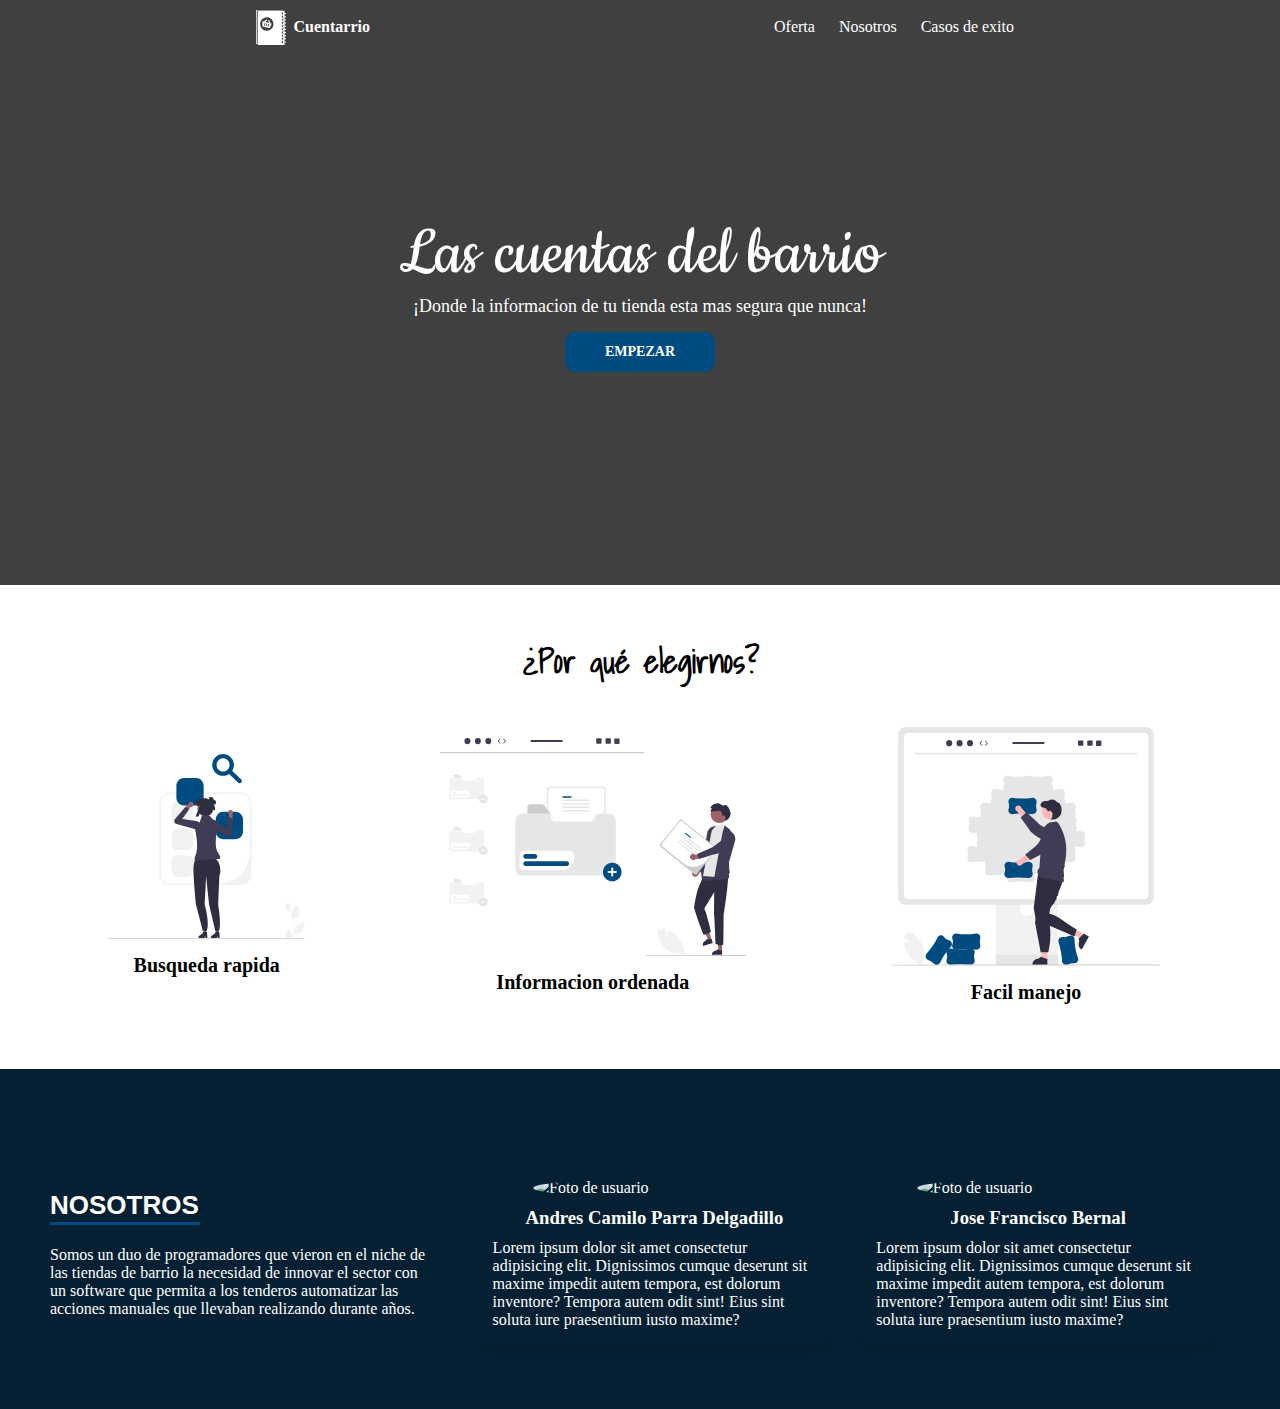
==== index.html @ 477586bc "Primer commit" ====
<!DOCTYPE html>
<html lang="en">

<head>
    <meta charset="UTF-8">
    <meta http-equiv="X-UA-Compatible" content="IE=edge">
    <meta name="viewport" content="width=device-width, initial-scale=1.0">
    <title>Las cuentas del barrio</title>
    <link rel="stylesheet" href="styles.css">


    <!-- FONTAWESOME -->
    <script src="https://kit.fontawesome.com/e475ef8d4e.js" crossorigin="anonymous"></script>

    <!-- FUENTES   -->
    <link rel="preconnect" href="https://fonts.googleapis.com">
    <link rel="preconnect" href="https://fonts.gstatic.com" crossorigin>
    <link href="https://fonts.googleapis.com/css2?family=Cookie&display=swap" rel="stylesheet">
    <link href="https://fonts.googleapis.com/css2?family=Lobster&display=swap" rel="stylesheet">
    <link href="https://fonts.googleapis.com/css2?family=Shadows+Into+Light&display=swap" rel="stylesheet">
</head>

<body>
    <nav class="navbar">
        <div class="navbar_brand">
            <img src="./assets/img/Logo.svg" alt="Logo de las cuentas del barrio">
            <p> Cuentarrio</p>
        </div>
        <div class="navbar_items">
            <a href="#" class="navbar_item"> Oferta </a>
            <a href="#" class="navbar_item"> Nosotros </a>
            <a href="#" class="navbar_item"> Casos de exito </a>
        </div>
    </nav>
    <div class="banner_shadow">
    </div>
    <section class="banner">
        <article class="banner_content">
            <h2 id="banner_title">Las cuentas del barrio</h2>
            <p id="banner_text"> ¡Donde la informacion de tu tienda esta mas segura que nunca!</p>
            <div id="banner_container_button"> <a href="#" id="banner_button"> EMPEZAR </a> </div>
        </article>
    </section>
    <section id="second">

        <h2 id="second_title"> ¿Por qué elegirnos? </h2>

        <div class="second_cards">
            <div class="second_card">
                <img src="./assets/img/search.svg" alt="Imagen de busqueda">
                <p class="second_card_text"> Busqueda rapida</p>
            </div>
            <div class="second_card">
                <img src="./assets/img/storage.svg" alt="Imagen de busqueda">
                <p class="second_card_text"> Informacion ordenada </p>
            </div>
            <div class="second_card">
                <img src="./assets/img/interface.svg" alt="Imagen de busqueda">
                <p class="second_card_text"> Facil manejo</p>
            </div>
        </div>
    </section>
    <section id="third">
        
        <div id="third_cards">
            <div>
            <h2 id="third_title"> NOSOTROS </h2>
            <p id="third_text"> Somos un duo de programadores que vieron en el niche de las tiendas de barrio la
                necesidad de innovar el sector con un software que permita a los tenderos automatizar las acciones
                manuales que llevaban realizando durante años.</p>
            </div>
            <div class="third_cards_out">
                <div class="third_card">
                    <img src="https://lh3.googleusercontent.com/a-/AOh14GiFMgLjiRaD7CAxA9vhLFdpOE9BFXUKRdCGVT6teQ=s432-p-rw-no"
                        alt="Foto de usuario">
                    <h3 class="third_card_name"> Andres Camilo Parra Delgadillo</h3>
                    <p class="third_card_text"> Lorem ipsum dolor sit amet consectetur adipisicing elit. Dignissimos
                        cumque deserunt sit maxime impedit autem tempora, est dolorum inventore? Tempora autem odit
                        sint! Eius sint soluta iure praesentium iusto maxime? </p>
                </div>
                <div class="third_card">
                    <img src="https://lh3.googleusercontent.com/a-/AOh14GiFMgLjiRaD7CAxA9vhLFdpOE9BFXUKRdCGVT6teQ=s432-p-rw-no"
                        alt="Foto de usuario">
                    <h3 class="third_card_name"> Jose Francisco Bernal</h3>
                    <p class="third_card_text"> Lorem ipsum dolor sit amet consectetur adipisicing elit. Dignissimos
                        cumque deserunt sit maxime impedit autem tempora, est dolorum inventore? Tempora autem odit
                        sint! Eius sint soluta iure praesentium iusto maxime? </p>
                </div>
            </div>
        </div>
    </section>

</body>

</html>
---- styles.css ----
* {
  margin: 0px;
  padding: 0px;
  -webkit-box-sizing: border-box;
          box-sizing: border-box;
}

::-webkit-scrollbar {
  width: 10px;
}

::-webkit-scrollbar-thumb {
  background: #004B7F;
}

.navbar {
  display: -webkit-box;
  display: -ms-flexbox;
  display: flex;
  -webkit-box-pack: justify;
      -ms-flex-pack: justify;
          justify-content: space-between;
  -webkit-box-align: center;
      -ms-flex-align: center;
          align-items: center;
  width: 100%;
  height: auto;
  position: absolute;
  top: 0;
  z-index: 2;
  padding: 10px 20%;
}

.navbar .navbar_brand {
  display: -webkit-box;
  display: -ms-flexbox;
  display: flex;
  -webkit-box-pack: center;
      -ms-flex-pack: center;
          justify-content: center;
  -webkit-box-align: center;
      -ms-flex-align: center;
          align-items: center;
  color: #fff;
}

.navbar .navbar_brand p {
  text-align: center;
  margin-left: 7.5px;
  font-family: segoe ui;
  font-weight: bold;
}

.navbar .navbar_brand img {
  width: 30px;
}

.navbar .navbar_item {
  text-decoration: none;
  color: #fff;
  z-index: 2;
  padding: 0px 10px;
  font-family: segoe ui;
}

.banner {
  width: 100%;
  height: 65vh;
  display: -webkit-box;
  display: -ms-flexbox;
  display: flex;
  -webkit-box-pack: center;
      -ms-flex-pack: center;
          justify-content: center;
  -webkit-box-align: center;
      -ms-flex-align: center;
          align-items: center;
  font-size: 50px;
  background-image: url("https://www.eldiario.com.co/wp-content/uploads/2020/08/NOTA-1-FOTO-1-TIENDA-DE-BARRIO-scaled.jpg");
  background-size: cover;
  background-position-y: -100px;
}

#banner_title {
  color: #fff;
  font-family: Cookie;
  font-weight: normal;
}

#banner_text {
  color: #fff;
  font-size: 18px;
  text-align: center;
  font-family: segoe ui;
}

#banner_container_button {
  display: -webkit-box;
  display: -ms-flexbox;
  display: flex;
  -webkit-box-pack: center;
      -ms-flex-pack: center;
          justify-content: center;
  margin-top: 15px;
}

#banner_button {
  color: #fff;
  text-decoration: none;
  font-family: segoe ui;
  font-weight: bold;
  font-size: 14px;
  padding: 12px;
  background: #004B7F;
  width: 150px;
  text-align: center;
  border-radius: 10px;
}

.banner_shadow {
  width: 100%;
  height: 65vh;
  position: absolute;
  z-index: 1;
  background: rgba(0, 0, 0, 0.75);
}

.banner_content {
  z-index: 2;
}

#second {
  display: -webkit-box;
  display: -ms-flexbox;
  display: flex;
  -webkit-box-pack: center;
      -ms-flex-pack: center;
          justify-content: center;
  -webkit-box-align: center;
      -ms-flex-align: center;
          align-items: center;
  -webkit-box-orient: vertical;
  -webkit-box-direction: normal;
      -ms-flex-direction: column;
          flex-direction: column;
  width: 100%;
  height: auto;
  padding: 50px;
}

#second #second_title {
  font-family: Shadows Into Light;
  font-size: 32px;
  font-weight: bold;
  text-align: center;
  padding: 0px 10px;
  width: -webkit-fit-content;
  width: -moz-fit-content;
  width: fit-content;
}

#second .second_cards {
  margin-top: 25px;
  display: -webkit-box;
  display: -ms-flexbox;
  display: flex;
  -webkit-box-orient: horizontal;
  -webkit-box-direction: normal;
      -ms-flex-direction: row;
          flex-direction: row;
  -webkit-box-pack: center;
      -ms-flex-pack: center;
          justify-content: center;
  -webkit-box-align: center;
      -ms-flex-align: center;
          align-items: center;
}

#second .second_cards .second_card {
  display: -webkit-box;
  display: -ms-flexbox;
  display: flex;
  -webkit-box-pack: center;
      -ms-flex-pack: center;
          justify-content: center;
  -webkit-box-orient: vertical;
  -webkit-box-direction: normal;
      -ms-flex-direction: column;
          flex-direction: column;
  padding: 15px;
  -webkit-box-align: center;
      -ms-flex-align: center;
          align-items: center;
  margin: 0px 10px;
}

#second .second_cards .second_card img {
  width: 75%;
}

#second .second_cards .second_card .second_card_text {
  margin-top: 15px;
  font-family: Calibri Light;
  font-size: 20px;
  font-weight: bold;
}

#third {
  width: 100%;
  height: auto;
  padding: 50px;
  background: #052033;
  color: #fff;
}

#third #third_title {
  font-family: 'Segoe UI', Tahoma, Geneva, Verdana, sans-serif;
  font-size: 26px;
  position: relative;
}

#third #third_title:after {
  position: absolute;
  content: "";
  height: 3px;
  bottom: -4px;
  color: #000;
  left: 0;
  right: 0;
  width: 150px;
  background: #004B7F;
}

#third #third_text {
  font-family: calibri light;
  margin-top: 25px;
  -ms-flex-item-align: start;
      align-self: flex-start;
}

#third #third_cards {
  margin-top: 30px;
  display: -webkit-box;
  display: -ms-flexbox;
  display: flex;
  -webkit-box-pack: center;
      -ms-flex-pack: center;
          justify-content: center;
  -webkit-box-align: center;
      -ms-flex-align: center;
          align-items: center;
  -webkit-box-orient: horizontal;
  -webkit-box-direction: normal;
      -ms-flex-direction: row;
          flex-direction: row;
}

#third #third_cards .third_cards_out {
  display: -webkit-box;
  display: -ms-flexbox;
  display: flex;
  -webkit-box-pack: center;
      -ms-flex-pack: center;
          justify-content: center;
  -webkit-box-align: center;
      -ms-flex-align: center;
          align-items: center;
  margin-left: 30px;
}

#third #third_cards .third_cards_out .third_card {
  display: -webkit-box;
  display: -ms-flexbox;
  display: flex;
  -webkit-box-pack: center;
      -ms-flex-pack: center;
          justify-content: center;
  -webkit-box-align: center;
      -ms-flex-align: center;
          align-items: center;
  -webkit-box-orient: vertical;
  -webkit-box-direction: normal;
      -ms-flex-direction: column;
          flex-direction: column;
  font-family: calibri;
  border-radius: 15px;
  -webkit-box-shadow: 0px 10px 13px -7px rgba(0, 0, 0, 0.2);
          box-shadow: 0px 10px 13px -7px rgba(0, 0, 0, 0.2);
  margin: 15px;
  padding: 15px;
}

#third #third_cards .third_cards_out img {
  width: 75%;
  border-radius: 50%;
}

#third #third_cards .third_cards_out .third_card_name {
  margin-top: 10px;
}

#third #third_cards .third_cards_out .third_card_text {
  margin-top: 10px;
}
/*# sourceMappingURL=styles.css.map */
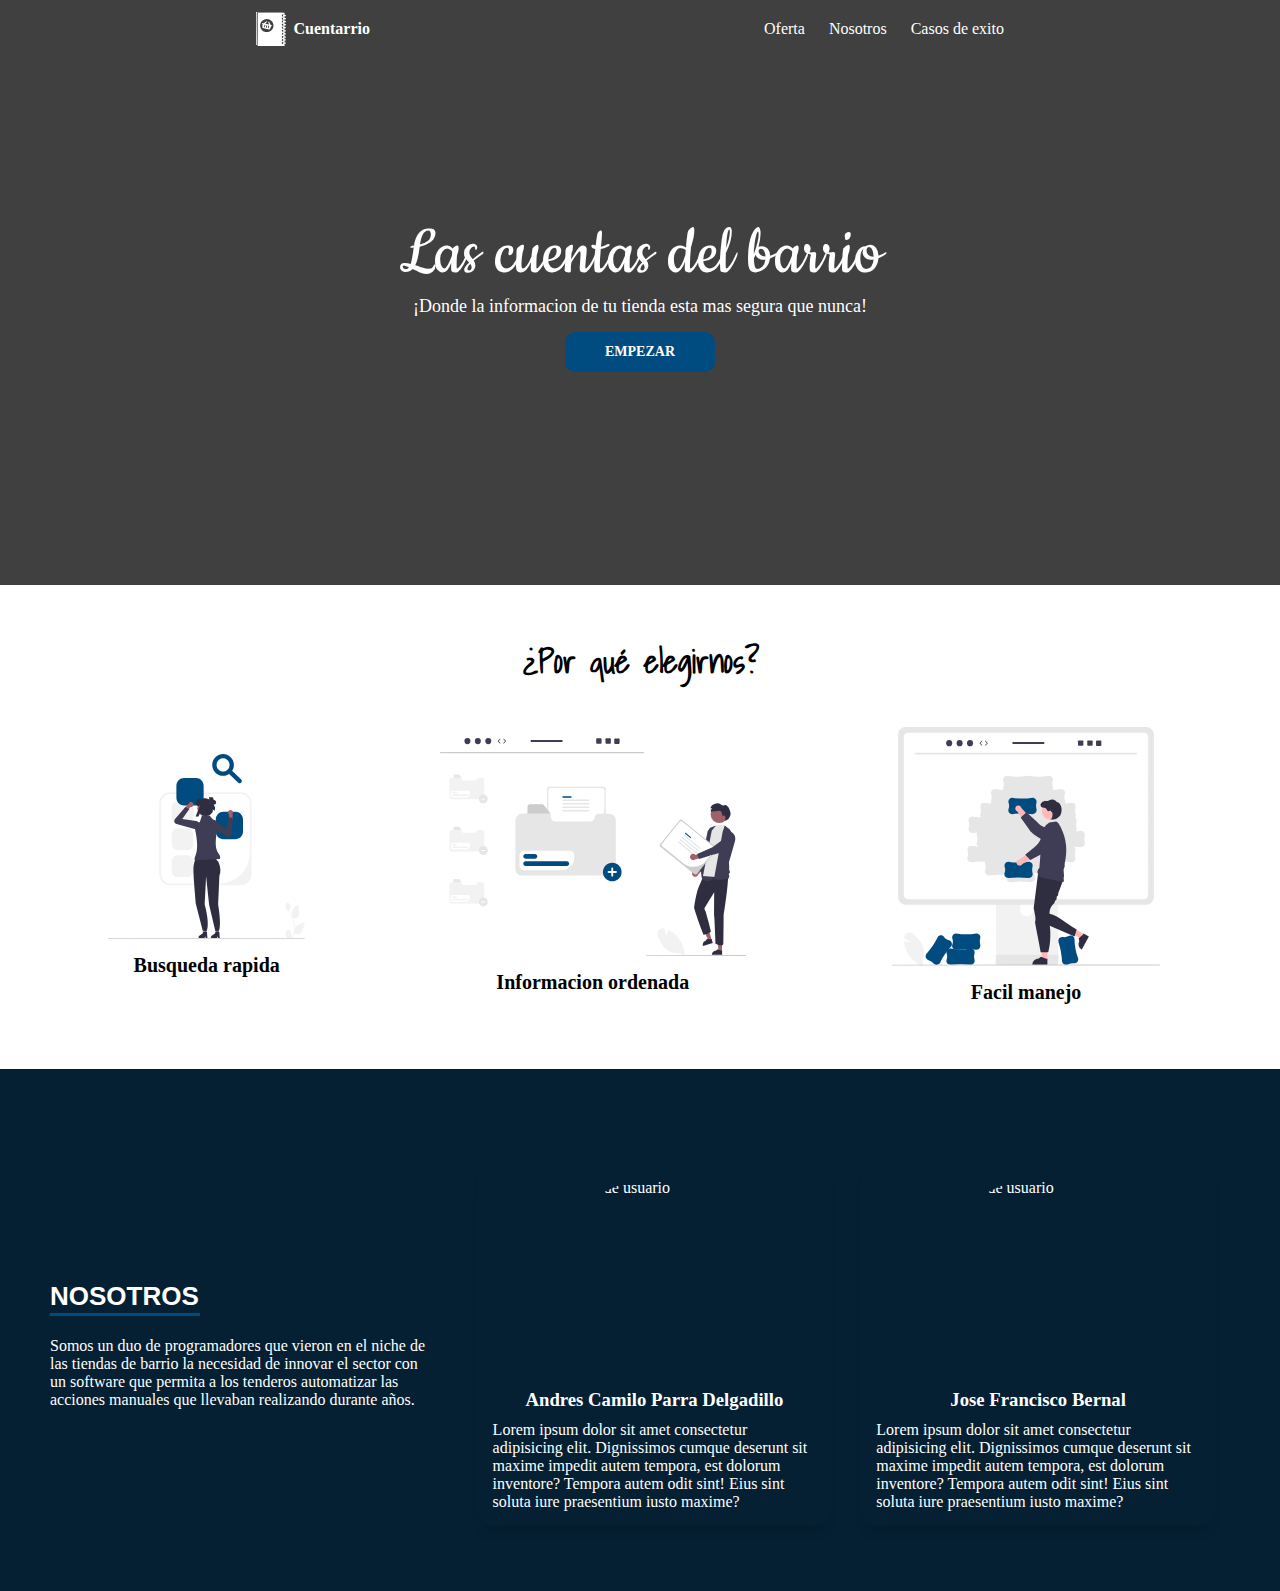
==== commit a24654f7: "Responsive parcial implementado" ====
--- a/index.html
+++ b/index.html
@@ -21,74 +21,79 @@
 </head>
 
 <body>
-    <nav class="navbar">
-        <div class="navbar_brand">
-            <img src="./assets/img/Logo.svg" alt="Logo de las cuentas del barrio">
-            <p> Cuentarrio</p>
+    <main>
+        <nav class="navbar">
+            <div class="navbar_brand">
+                <img src="./assets/img/Logo.svg" alt="Logo de las cuentas del barrio">
+                <p> Cuentarrio</p>
+            </div>
+            <div class="navbar_items hide">
+                <a href="#second" class="navbar_item"> Oferta </a>
+                <a href="#third" class="navbar_item"> Nosotros </a>
+                <a href="#" class="navbar_item"> Casos de exito </a>
+            </div>
+            <i class="fa-solid fa-bars" id="navbar_button"></i>
+        </nav>
+        <div class="banner_shadow">
         </div>
-        <div class="navbar_items">
-            <a href="#" class="navbar_item"> Oferta </a>
-            <a href="#" class="navbar_item"> Nosotros </a>
-            <a href="#" class="navbar_item"> Casos de exito </a>
-        </div>
-    </nav>
-    <div class="banner_shadow">
-    </div>
-    <section class="banner">
-        <article class="banner_content">
-            <h2 id="banner_title">Las cuentas del barrio</h2>
-            <p id="banner_text"> ¡Donde la informacion de tu tienda esta mas segura que nunca!</p>
-            <div id="banner_container_button"> <a href="#" id="banner_button"> EMPEZAR </a> </div>
-        </article>
-    </section>
-    <section id="second">
+        <section class="banner">
+            <article class="banner_content">
+                <h2 id="banner_title">Las cuentas del barrio</h2>
+                <p id="banner_text"> ¡Donde la informacion de tu tienda esta mas segura que nunca!</p>
+                <div id="banner_container_button"> <a href="#" id="banner_button"> EMPEZAR </a> </div>
+            </article>
+        </section>
+        <section id="second">
 
-        <h2 id="second_title"> ¿Por qué elegirnos? </h2>
+            <h2 id="second_title"> ¿Por qué elegirnos? </h2>
 
-        <div class="second_cards">
-            <div class="second_card">
-                <img src="./assets/img/search.svg" alt="Imagen de busqueda">
-                <p class="second_card_text"> Busqueda rapida</p>
-            </div>
-            <div class="second_card">
-                <img src="./assets/img/storage.svg" alt="Imagen de busqueda">
-                <p class="second_card_text"> Informacion ordenada </p>
-            </div>
-            <div class="second_card">
-                <img src="./assets/img/interface.svg" alt="Imagen de busqueda">
-                <p class="second_card_text"> Facil manejo</p>
-            </div>
-        </div>
-    </section>
-    <section id="third">
-        
-        <div id="third_cards">
-            <div>
-            <h2 id="third_title"> NOSOTROS </h2>
-            <p id="third_text"> Somos un duo de programadores que vieron en el niche de las tiendas de barrio la
-                necesidad de innovar el sector con un software que permita a los tenderos automatizar las acciones
-                manuales que llevaban realizando durante años.</p>
-            </div>
-            <div class="third_cards_out">
-                <div class="third_card">
-                    <img src="https://lh3.googleusercontent.com/a-/AOh14GiFMgLjiRaD7CAxA9vhLFdpOE9BFXUKRdCGVT6teQ=s432-p-rw-no"
-                        alt="Foto de usuario">
-                    <h3 class="third_card_name"> Andres Camilo Parra Delgadillo</h3>
-                    <p class="third_card_text"> Lorem ipsum dolor sit amet consectetur adipisicing elit. Dignissimos
-                        cumque deserunt sit maxime impedit autem tempora, est dolorum inventore? Tempora autem odit
-                        sint! Eius sint soluta iure praesentium iusto maxime? </p>
+            <div class="second_cards">
+                <div class="second_card">
+                    <img src="./assets/img/search.svg" alt="Imagen de busqueda">
+                    <p class="second_card_text"> Busqueda rapida</p>
                 </div>
-                <div class="third_card">
-                    <img src="https://lh3.googleusercontent.com/a-/AOh14GiFMgLjiRaD7CAxA9vhLFdpOE9BFXUKRdCGVT6teQ=s432-p-rw-no"
-                        alt="Foto de usuario">
-                    <h3 class="third_card_name"> Jose Francisco Bernal</h3>
-                    <p class="third_card_text"> Lorem ipsum dolor sit amet consectetur adipisicing elit. Dignissimos
-                        cumque deserunt sit maxime impedit autem tempora, est dolorum inventore? Tempora autem odit
-                        sint! Eius sint soluta iure praesentium iusto maxime? </p>
+                <div class="second_card">
+                    <img src="./assets/img/storage.svg" alt="Imagen de informacion ordenada">
+                    <p class="second_card_text"> Informacion ordenada </p>
+                </div>
+                <div class="second_card">
+                    <img src="./assets/img/interface.svg" alt="Imagen de facil manejo">
+                    <p class="second_card_text"> Facil manejo</p>
                 </div>
             </div>
-        </div>
-    </section>
+        </section>
+        <section id="third">
+
+            <div id="third_cards">
+                <div>
+                    <h2 id="third_title"> NOSOTROS </h2>
+                    <p id="third_text"> Somos un duo de programadores que vieron en el niche de las tiendas de barrio la
+                        necesidad de innovar el sector con un software que permita a los tenderos automatizar las
+                        acciones
+                        manuales que llevaban realizando durante años.</p>
+                </div>
+                <div class="third_cards_out">
+                    <div class="third_card">
+                        <img src="https://lh3.googleusercontent.com/a-/AOh14GiFMgLjiRaD7CAxA9vhLFdpOE9BFXUKRdCGVT6teQ=s432-p-rw-no"
+                            alt="Foto de usuario">
+                        <h3 class="third_card_name"> Andres Camilo Parra Delgadillo</h3>
+                        <p class="third_card_text"> Lorem ipsum dolor sit amet consectetur adipisicing elit. Dignissimos
+                            cumque deserunt sit maxime impedit autem tempora, est dolorum inventore? Tempora autem odit
+                            sint! Eius sint soluta iure praesentium iusto maxime? </p>
+                    </div>
+                    <div class="third_card">
+                        <img src="https://lh3.googleusercontent.com/a-/AOh14GiFMgLjiRaD7CAxA9vhLFdpOE9BFXUKRdCGVT6teQ=s432-p-rw-no" alt="Foto de usuario" id="Juanito">
+                        <h3 class="third_card_name"> Jose Francisco Bernal</h3>
+                        <p class="third_card_text"> Lorem ipsum dolor sit amet consectetur adipisicing elit. Dignissimos
+                            cumque deserunt sit maxime impedit autem tempora, est dolorum inventore? Tempora autem odit
+                            sint! Eius sint soluta iure praesentium iusto maxime? </p>
+                    </div>
+                </div>
+            </div>
+        </section>
+    </main>
+
+    <script src="actions.js"></script>
 
 </body>
 
--- a/styles.css
+++ b/styles.css
@@ -3,6 +3,7 @@
   padding: 0px;
   -webkit-box-sizing: border-box;
           box-sizing: border-box;
+  scroll-behavior: smooth;
 }
 
 ::-webkit-scrollbar {
@@ -11,6 +12,11 @@
 
 ::-webkit-scrollbar-thumb {
   background: #004B7F;
+}
+
+main {
+  width: 100%;
+  max-width: 100vw;
 }
 
 .navbar {
@@ -55,12 +61,29 @@
   width: 30px;
 }
 
+.navbar .navbar_items {
+  padding: 10px;
+}
+
 .navbar .navbar_item {
   text-decoration: none;
   color: #fff;
   z-index: 2;
-  padding: 0px 10px;
+  padding: 10px 10px;
+  border-bottom: 1px solid rgba(255, 255, 255, 0);
   font-family: segoe ui;
+  -webkit-transition: border-bottom .3s;
+  transition: border-bottom .3s;
+}
+
+.navbar .navbar_item:hover {
+  border-bottom: 2px solid white;
+}
+
+.navbar #navbar_button {
+  color: #fff;
+  font-size: 20px;
+  display: none;
 }
 
 .banner {
@@ -75,26 +98,28 @@
   -webkit-box-align: center;
       -ms-flex-align: center;
           align-items: center;
-  font-size: 50px;
   background-image: url("https://www.eldiario.com.co/wp-content/uploads/2020/08/NOTA-1-FOTO-1-TIENDA-DE-BARRIO-scaled.jpg");
   background-size: cover;
   background-position-y: -100px;
-}
-
-#banner_title {
+  background-repeat: no-repeat;
+}
+
+.banner #banner_title {
   color: #fff;
   font-family: Cookie;
   font-weight: normal;
-}
-
-#banner_text {
+  font-size: 75px;
+  text-align: center;
+}
+
+.banner #banner_text {
   color: #fff;
   font-size: 18px;
   text-align: center;
   font-family: segoe ui;
 }
 
-#banner_container_button {
+.banner #banner_container_button {
   display: -webkit-box;
   display: -ms-flexbox;
   display: flex;
@@ -104,7 +129,7 @@
   margin-top: 15px;
 }
 
-#banner_button {
+.banner #banner_button {
   color: #fff;
   text-decoration: none;
   font-family: segoe ui;
@@ -117,6 +142,10 @@
   border-radius: 10px;
 }
 
+.banner #banner_button:hover {
+  background: #083596;
+}
+
 .banner_shadow {
   width: 100%;
   height: 65vh;
@@ -177,6 +206,9 @@
 }
 
 #second .second_cards .second_card {
+  -webkit-box-flex: 1;
+      -ms-flex-positive: 1;
+          flex-grow: 1;
   display: -webkit-box;
   display: -ms-flexbox;
   display: flex;
@@ -291,8 +323,16 @@
 }
 
 #third #third_cards .third_cards_out img {
-  width: 75%;
+  width: 200px;
+  height: 200px;
+  -o-object-fit: cover;
+     object-fit: cover;
   border-radius: 50%;
+}
+
+#third #third_cards .third_cards_out #Juanito {
+  -o-object-position: 0px 0px;
+     object-position: 0px 0px;
 }
 
 #third #third_cards .third_cards_out .third_card_name {
@@ -302,4 +342,87 @@
 #third #third_cards .third_cards_out .third_card_text {
   margin-top: 10px;
 }
+
+@media (max-width: 600px) {
+  .show {
+    background: #083596;
+    display: block;
+    position: fixed;
+    top: 0;
+    margin: 0px;
+    width: 75%;
+    height: 100vh;
+    left: 0;
+    -webkit-transition: left .5s linear;
+    transition: left .5s linear;
+  }
+  .hide {
+    background: #083596;
+    display: block;
+    position: fixed;
+    top: 0;
+    margin: 0px;
+    width: 75%;
+    height: 100vh;
+    left: -100%;
+    -webkit-transition: left .5s linear;
+    transition: left .5s linear;
+  }
+  .navbar {
+    padding: 10px 10px;
+    z-index: 3;
+  }
+  .navbar #navbar_button {
+    display: block;
+  }
+  .navbar .navbar_item {
+    display: block;
+  }
+  .banner {
+    background-position-y: 0px;
+  }
+  .banner .banner_content #banner_title {
+    line-height: 50px;
+    font-size: 50px;
+  }
+  .banner .banner_content #banner_text {
+    padding: 15px 0px;
+    font-size: 14px;
+    width: 75%;
+    margin: auto;
+  }
+  #second {
+    padding: 10px 10px;
+  }
+  #second .second_cards {
+    -webkit-box-orient: vertical;
+    -webkit-box-direction: normal;
+        -ms-flex-direction: column;
+            flex-direction: column;
+  }
+  #second .second_cards .second_card {
+    background: #f4f4f4;
+    border-radius: 15px 0px 15px 15px;
+  }
+  #second .second_cards .second_card:nth-child(2n) {
+    margin-top: 15px;
+    margin-bottom: 15px;
+  }
+  #third {
+    padding: 35px 35px;
+  }
+  #third #third_cards {
+    -webkit-box-orient: vertical;
+    -webkit-box-direction: normal;
+        -ms-flex-direction: column;
+            flex-direction: column;
+  }
+  #third #third_cards .third_cards_out {
+    -webkit-box-orient: vertical;
+    -webkit-box-direction: normal;
+        -ms-flex-direction: column;
+            flex-direction: column;
+    margin-left: 0px;
+  }
+}
 /*# sourceMappingURL=styles.css.map */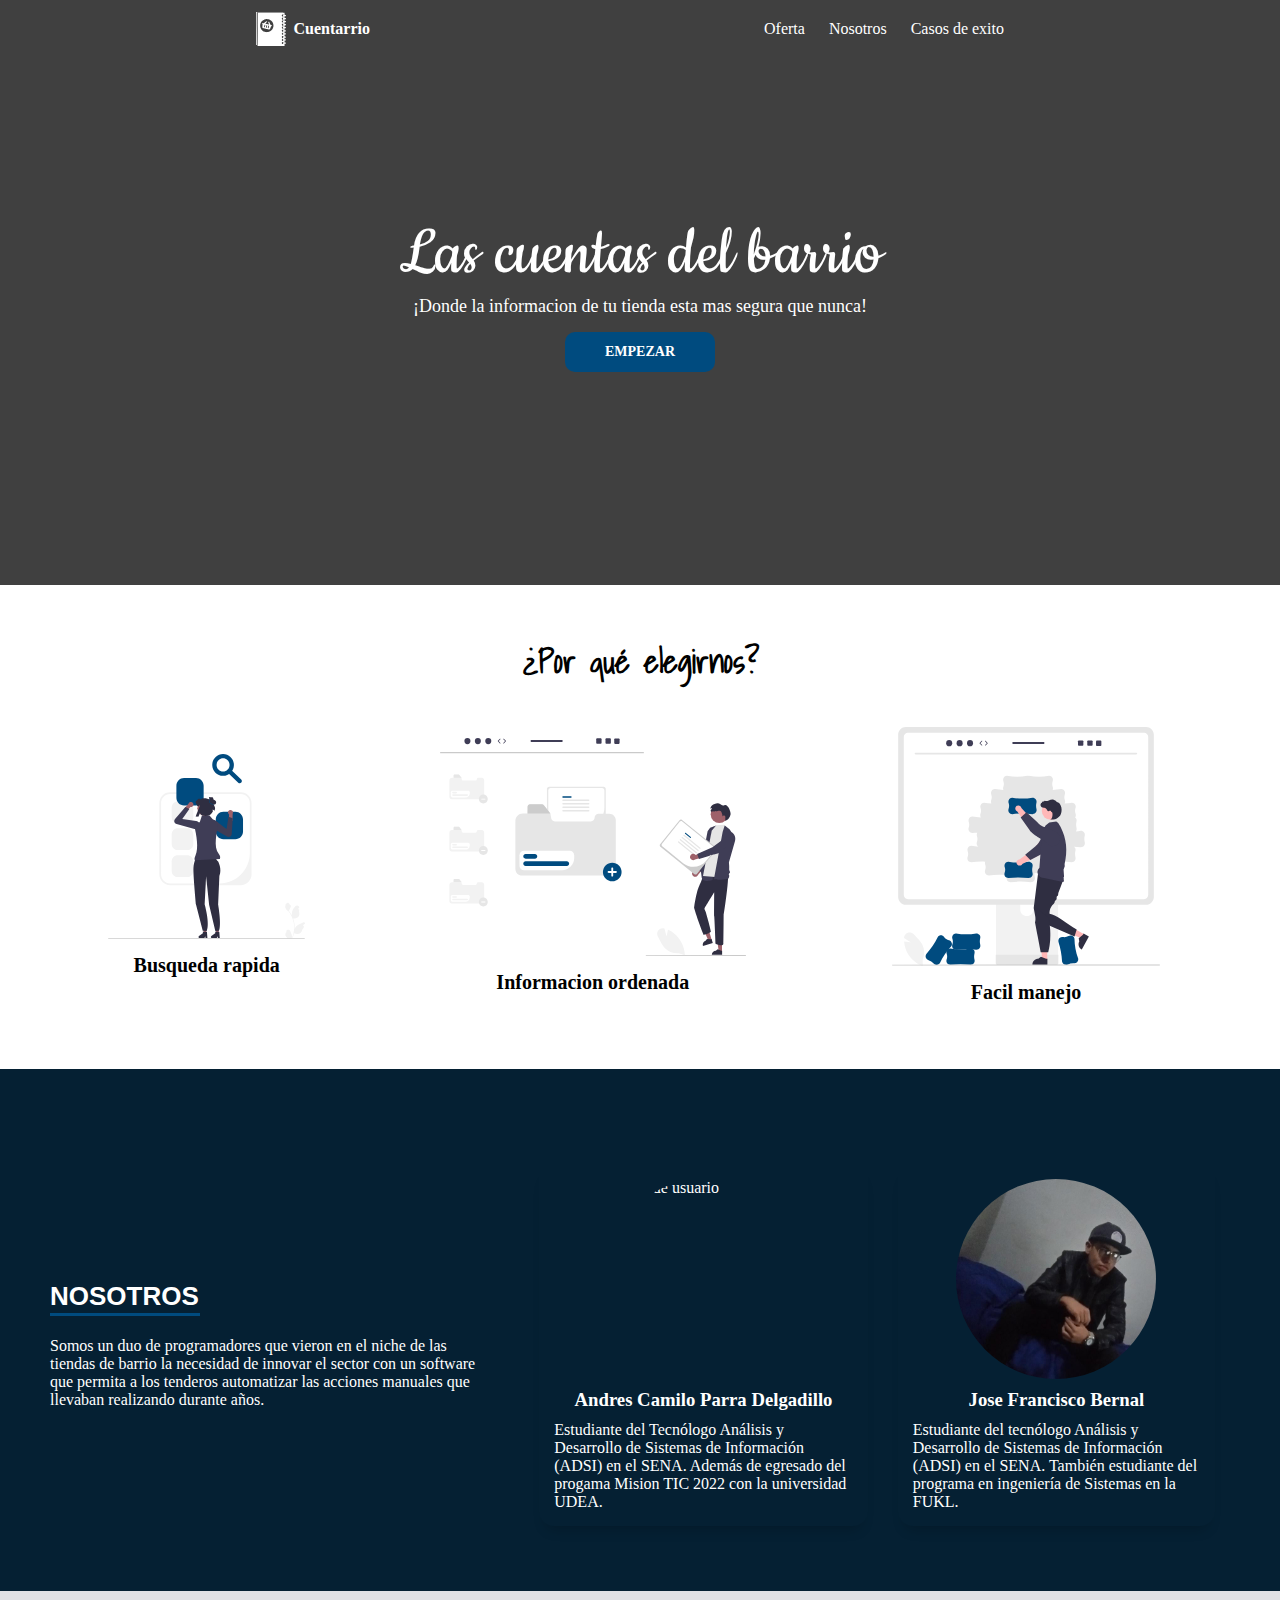
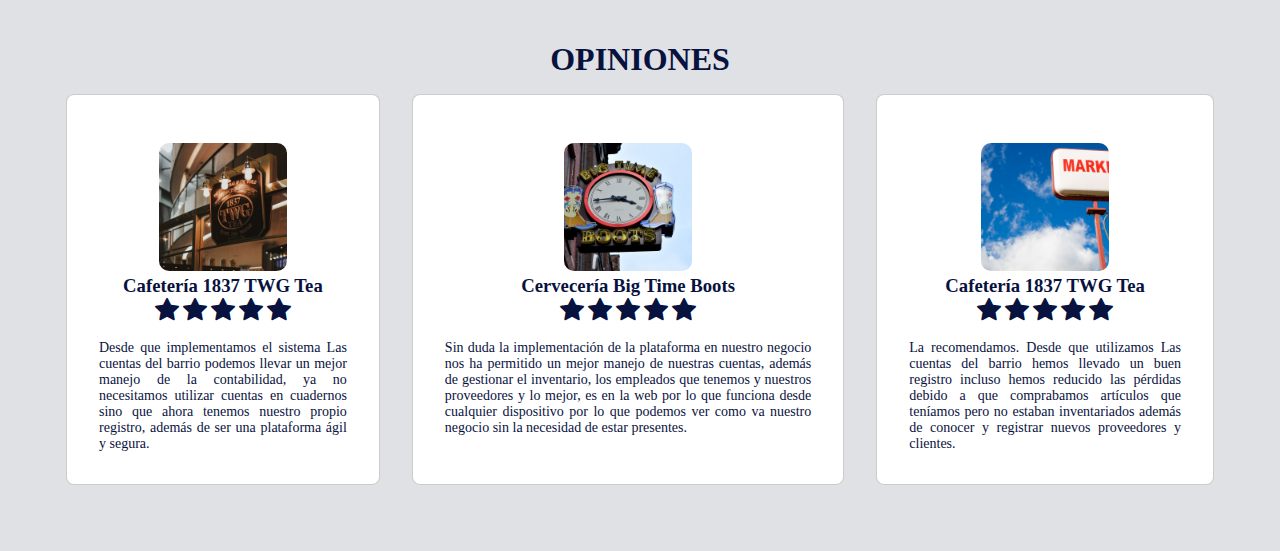
==== commit 1f909152: "Pagina con nuevos cambios" ====
--- a/index.html
+++ b/index.html
@@ -18,6 +18,7 @@
     <link href="https://fonts.googleapis.com/css2?family=Cookie&display=swap" rel="stylesheet">
     <link href="https://fonts.googleapis.com/css2?family=Lobster&display=swap" rel="stylesheet">
     <link href="https://fonts.googleapis.com/css2?family=Shadows+Into+Light&display=swap" rel="stylesheet">
+    <link rel="stylesheet" href="https://cdn.jsdelivr.net/npm/bootstrap-icons@1.8.1/font/bootstrap-icons.css">
 </head>
 
 <body>
@@ -30,7 +31,7 @@
             <div class="navbar_items hide">
                 <a href="#second" class="navbar_item"> Oferta </a>
                 <a href="#third" class="navbar_item"> Nosotros </a>
-                <a href="#" class="navbar_item"> Casos de exito </a>
+                <a href="#opiniones" class="navbar_item"> Casos de exito </a>
             </div>
             <i class="fa-solid fa-bars" id="navbar_button"></i>
         </nav>
@@ -77,18 +78,88 @@
                         <img src="https://lh3.googleusercontent.com/a-/AOh14GiFMgLjiRaD7CAxA9vhLFdpOE9BFXUKRdCGVT6teQ=s432-p-rw-no"
                             alt="Foto de usuario">
                         <h3 class="third_card_name"> Andres Camilo Parra Delgadillo</h3>
-                        <p class="third_card_text"> Lorem ipsum dolor sit amet consectetur adipisicing elit. Dignissimos
-                            cumque deserunt sit maxime impedit autem tempora, est dolorum inventore? Tempora autem odit
-                            sint! Eius sint soluta iure praesentium iusto maxime? </p>
+                        <p class="third_card_text"> Estudiante del Tecnólogo Análisis y Desarrollo de Sistemas de
+                            Información (ADSI) en el SENA. Además de egresado del progama Mision TIC 2022 con la
+                            universidad UDEA.</p>
                     </div>
                     <div class="third_card">
-                        <img src="https://lh3.googleusercontent.com/a-/AOh14GiFMgLjiRaD7CAxA9vhLFdpOE9BFXUKRdCGVT6teQ=s432-p-rw-no" alt="Foto de usuario" id="Juanito">
+                        <img src="./assets/img/jose.jpg" alt="Foto de usuario">
                         <h3 class="third_card_name"> Jose Francisco Bernal</h3>
-                        <p class="third_card_text"> Lorem ipsum dolor sit amet consectetur adipisicing elit. Dignissimos
-                            cumque deserunt sit maxime impedit autem tempora, est dolorum inventore? Tempora autem odit
-                            sint! Eius sint soluta iure praesentium iusto maxime? </p>
+                        <p class="third_card_text"> Estudiante del tecnólogo Análisis y Desarrollo de Sistemas de
+                            Información (ADSI) en el SENA. También estudiante del programa en ingeniería de Sistemas en
+                            la FUKL. </p>
                     </div>
                 </div>
+            </div>
+        </section>
+        <section id="opiniones">
+            <h2 id="tituloopiniones"> OPINIONES </h2>
+            <div class="contenedoropiniones">
+                <div class="seccion_opinion">
+                    <div class="cliente">
+
+                        <img src="./assets/img/shop_1.jpg" alt="cliente1">
+                        <h3>Cafetería 1837 TWG Tea </h3>
+                        <div class="calificacion_estrellas">
+
+                            <i class="bi bi-star-fill"></i>
+                            <i class="bi bi-star-fill"></i>
+                            <i class="bi bi-star-fill"></i>
+                            <i class="bi bi-star-fill"></i>
+                            <i class="bi bi-star-fill"></i>
+
+                        </div>
+                        <div class="comentario">
+                            Desde que implementamos el sistema Las cuentas del barrio podemos llevar un mejor manejo de
+                            la contabilidad, ya no necesitamos utilizar cuentas en cuadernos sino que ahora tenemos
+                            nuestro propio registro, además de ser una plataforma ágil y segura.
+                        </div>
+                    </div>
+                </div>
+                <!--Segunda opinión-->
+                <div class="seccion_opinion">
+                    <div class="cliente">
+                        <img src="./assets/img/shop_2.jpg" alt="cliente1">
+                        <h3>Cervecería Big Time Boots</h3>
+
+                        <div class="calificacion_estrellas">
+                            <i class="bi bi-star-fill"></i>
+                            <i class="bi bi-star-fill"></i>
+                            <i class="bi bi-star-fill"></i>
+                            <i class="bi bi-star-fill"></i>
+                            <i class="bi bi-star-fill"></i>
+                        </div>
+
+                        <div class="comentario">
+                            Sin duda la implementación de la plataforma en nuestro negocio nos ha permitido un mejor
+                            manejo de nuestras cuentas, además de gestionar el inventario, los empleados que tenemos y
+                            nuestros proveedores y lo mejor, es en la web por lo que funciona desde cualquier
+                            dispositivo por lo que podemos ver como va nuestro negocio sin la necesidad de estar
+                            presentes.
+                        </div>
+                    </div>
+                </div>
+                <!--Tercera opinión-->
+                <div class="seccion_opinion">
+                    <div class="cliente">
+                        <img src="./assets/img/shop_3.jpg" alt="cliente1">
+                        <h3>Cafetería 1837 TWG Tea </h3>
+
+                        <div class="calificacion_estrellas">
+                            <i class="bi bi-star-fill"></i>
+                            <i class="bi bi-star-fill"></i>
+                            <i class="bi bi-star-fill"></i>
+                            <i class="bi bi-star-fill"></i>
+                            <i class="bi bi-star-fill"></i>
+                        </div>
+                        <div class="comentario">
+                            La recomendamos. Desde que utilizamos Las cuentas del barrio hemos llevado un buen registro
+                            incluso hemos reducido las pérdidas debido a que comprabamos artículos que teníamos pero no
+                            estaban inventariados además de conocer y registrar nuevos proveedores y clientes.
+                        </div>
+                    </div>
+                </div>
+
             </div>
         </section>
     </main>
--- a/styles.css
+++ b/styles.css
@@ -2,7 +2,7 @@
   margin: 0px;
   padding: 0px;
   -webkit-box-sizing: border-box;
-          box-sizing: border-box;
+  box-sizing: border-box;
   scroll-behavior: smooth;
 }
 
@@ -24,11 +24,11 @@
   display: -ms-flexbox;
   display: flex;
   -webkit-box-pack: justify;
-      -ms-flex-pack: justify;
-          justify-content: space-between;
-  -webkit-box-align: center;
-      -ms-flex-align: center;
-          align-items: center;
+  -ms-flex-pack: justify;
+  justify-content: space-between;
+  -webkit-box-align: center;
+  -ms-flex-align: center;
+  align-items: center;
   width: 100%;
   height: auto;
   position: absolute;
@@ -42,11 +42,11 @@
   display: -ms-flexbox;
   display: flex;
   -webkit-box-pack: center;
-      -ms-flex-pack: center;
-          justify-content: center;
-  -webkit-box-align: center;
-      -ms-flex-align: center;
-          align-items: center;
+  -ms-flex-pack: center;
+  justify-content: center;
+  -webkit-box-align: center;
+  -ms-flex-align: center;
+  align-items: center;
   color: #fff;
 }
 
@@ -93,11 +93,11 @@
   display: -ms-flexbox;
   display: flex;
   -webkit-box-pack: center;
-      -ms-flex-pack: center;
-          justify-content: center;
-  -webkit-box-align: center;
-      -ms-flex-align: center;
-          align-items: center;
+  -ms-flex-pack: center;
+  justify-content: center;
+  -webkit-box-align: center;
+  -ms-flex-align: center;
+  align-items: center;
   background-image: url("https://www.eldiario.com.co/wp-content/uploads/2020/08/NOTA-1-FOTO-1-TIENDA-DE-BARRIO-scaled.jpg");
   background-size: cover;
   background-position-y: -100px;
@@ -124,8 +124,8 @@
   display: -ms-flexbox;
   display: flex;
   -webkit-box-pack: center;
-      -ms-flex-pack: center;
-          justify-content: center;
+  -ms-flex-pack: center;
+  justify-content: center;
   margin-top: 15px;
 }
 
@@ -163,15 +163,15 @@
   display: -ms-flexbox;
   display: flex;
   -webkit-box-pack: center;
-      -ms-flex-pack: center;
-          justify-content: center;
-  -webkit-box-align: center;
-      -ms-flex-align: center;
-          align-items: center;
+  -ms-flex-pack: center;
+  justify-content: center;
+  -webkit-box-align: center;
+  -ms-flex-align: center;
+  align-items: center;
   -webkit-box-orient: vertical;
   -webkit-box-direction: normal;
-      -ms-flex-direction: column;
-          flex-direction: column;
+  -ms-flex-direction: column;
+  flex-direction: column;
   width: 100%;
   height: auto;
   padding: 50px;
@@ -195,34 +195,34 @@
   display: flex;
   -webkit-box-orient: horizontal;
   -webkit-box-direction: normal;
-      -ms-flex-direction: row;
-          flex-direction: row;
-  -webkit-box-pack: center;
-      -ms-flex-pack: center;
-          justify-content: center;
-  -webkit-box-align: center;
-      -ms-flex-align: center;
-          align-items: center;
+  -ms-flex-direction: row;
+  flex-direction: row;
+  -webkit-box-pack: center;
+  -ms-flex-pack: center;
+  justify-content: center;
+  -webkit-box-align: center;
+  -ms-flex-align: center;
+  align-items: center;
 }
 
 #second .second_cards .second_card {
   -webkit-box-flex: 1;
-      -ms-flex-positive: 1;
-          flex-grow: 1;
-  display: -webkit-box;
-  display: -ms-flexbox;
-  display: flex;
-  -webkit-box-pack: center;
-      -ms-flex-pack: center;
-          justify-content: center;
+  -ms-flex-positive: 1;
+  flex-grow: 1;
+  display: -webkit-box;
+  display: -ms-flexbox;
+  display: flex;
+  -webkit-box-pack: center;
+  -ms-flex-pack: center;
+  justify-content: center;
   -webkit-box-orient: vertical;
   -webkit-box-direction: normal;
-      -ms-flex-direction: column;
-          flex-direction: column;
+  -ms-flex-direction: column;
+  flex-direction: column;
   padding: 15px;
   -webkit-box-align: center;
-      -ms-flex-align: center;
-          align-items: center;
+  -ms-flex-align: center;
+  align-items: center;
   margin: 0px 10px;
 }
 
@@ -267,7 +267,7 @@
   font-family: calibri light;
   margin-top: 25px;
   -ms-flex-item-align: start;
-      align-self: flex-start;
+  align-self: flex-start;
 }
 
 #third #third_cards {
@@ -276,15 +276,15 @@
   display: -ms-flexbox;
   display: flex;
   -webkit-box-pack: center;
-      -ms-flex-pack: center;
-          justify-content: center;
-  -webkit-box-align: center;
-      -ms-flex-align: center;
-          align-items: center;
+  -ms-flex-pack: center;
+  justify-content: center;
+  -webkit-box-align: center;
+  -ms-flex-align: center;
+  align-items: center;
   -webkit-box-orient: horizontal;
   -webkit-box-direction: normal;
-      -ms-flex-direction: row;
-          flex-direction: row;
+  -ms-flex-direction: row;
+  flex-direction: row;
 }
 
 #third #third_cards .third_cards_out {
@@ -292,11 +292,11 @@
   display: -ms-flexbox;
   display: flex;
   -webkit-box-pack: center;
-      -ms-flex-pack: center;
-          justify-content: center;
-  -webkit-box-align: center;
-      -ms-flex-align: center;
-          align-items: center;
+  -ms-flex-pack: center;
+  justify-content: center;
+  -webkit-box-align: center;
+  -ms-flex-align: center;
+  align-items: center;
   margin-left: 30px;
 }
 
@@ -305,19 +305,19 @@
   display: -ms-flexbox;
   display: flex;
   -webkit-box-pack: center;
-      -ms-flex-pack: center;
-          justify-content: center;
-  -webkit-box-align: center;
-      -ms-flex-align: center;
-          align-items: center;
+  -ms-flex-pack: center;
+  justify-content: center;
+  -webkit-box-align: center;
+  -ms-flex-align: center;
+  align-items: center;
   -webkit-box-orient: vertical;
   -webkit-box-direction: normal;
-      -ms-flex-direction: column;
-          flex-direction: column;
+  -ms-flex-direction: column;
+  flex-direction: column;
   font-family: calibri;
   border-radius: 15px;
   -webkit-box-shadow: 0px 10px 13px -7px rgba(0, 0, 0, 0.2);
-          box-shadow: 0px 10px 13px -7px rgba(0, 0, 0, 0.2);
+  box-shadow: 0px 10px 13px -7px rgba(0, 0, 0, 0.2);
   margin: 15px;
   padding: 15px;
 }
@@ -326,13 +326,8 @@
   width: 200px;
   height: 200px;
   -o-object-fit: cover;
-     object-fit: cover;
+  object-fit: cover;
   border-radius: 50%;
-}
-
-#third #third_cards .third_cards_out #Juanito {
-  -o-object-position: 0px 0px;
-     object-position: 0px 0px;
 }
 
 #third #third_cards .third_cards_out .third_card_name {
@@ -341,6 +336,74 @@
 
 #third #third_cards .third_cards_out .third_card_text {
   margin-top: 10px;
+}
+
+/*Seccion opiniones*/
+
+#opiniones {
+  font-family: 'Segoe UI';
+  padding: 50px;
+  background: rgba(101, 105, 124, 0.2);
+}
+
+.contenedoropiniones {
+  display: flex;
+  flex-direction: row;
+}
+
+#tituloopiniones {
+  font-size: 32px;
+  font-weight: bold;
+  text-align: center;
+  padding: 0px 10px;
+  text-align: center;
+  color: #08123E;
+}
+
+.contenedoropiniones .seccion_opinion {
+  background-color: #fff;
+  margin: 1rem;
+  padding: 1rem;
+  text-align: center;
+  border: .1rem solid rgba(0, 0, 0, 0.2);
+  box-shadow: 0, 5rem, 1rem, rgba(0, 0, 0, 0.1);
+  flex-grow: 1;
+  border-radius: .5rem;
+}
+
+.contenedoropiniones .seccion_opinion .cliente img {
+  border-radius: 10px;
+  object-fit: cover;
+  height: 8rem;
+  width: 8rem;
+  margin-top: 2rem;
+}
+
+.contenedoropiniones .seccion_opinion .cliente h3 {
+  color: #08123E;
+  
+}
+
+.contenedoropiniones .seccion_opinion .cliente .calificacion_estrellas i {
+  color: #08123E;
+  font-size: 1.5rem;
+  padding: 1rem 0;
+}
+
+.contenedoropiniones .seccion_opinion .cliente .comentario {
+  color: #08123E;
+  font-size: 14px;
+  padding: 1rem;
+  text-align: justify;
+}
+
+.contenedoropiniones .seccion_opinion {
+  display: inline-block;
+  size: 20%;
+  /*   align-items: center;
+      justify-content: center;
+      flex-wrap: wrap;
+  */
 }
 
 @media (max-width: 600px) {
@@ -356,6 +419,7 @@
     -webkit-transition: left .5s linear;
     transition: left .5s linear;
   }
+
   .hide {
     background: #083596;
     display: block;
@@ -368,61 +432,90 @@
     -webkit-transition: left .5s linear;
     transition: left .5s linear;
   }
+
   .navbar {
     padding: 10px 10px;
     z-index: 3;
   }
+
   .navbar #navbar_button {
     display: block;
   }
+
   .navbar .navbar_item {
     display: block;
   }
+
   .banner {
     background-position-y: 0px;
   }
+
   .banner .banner_content #banner_title {
     line-height: 50px;
     font-size: 50px;
   }
+
   .banner .banner_content #banner_text {
     padding: 15px 0px;
     font-size: 14px;
     width: 75%;
     margin: auto;
   }
+
   #second {
     padding: 10px 10px;
   }
+
   #second .second_cards {
     -webkit-box-orient: vertical;
     -webkit-box-direction: normal;
-        -ms-flex-direction: column;
-            flex-direction: column;
-  }
+    -ms-flex-direction: column;
+    flex-direction: column;
+  }
+
   #second .second_cards .second_card {
     background: #f4f4f4;
     border-radius: 15px 0px 15px 15px;
   }
+
   #second .second_cards .second_card:nth-child(2n) {
     margin-top: 15px;
     margin-bottom: 15px;
   }
+
   #third {
     padding: 35px 35px;
   }
+
   #third #third_cards {
     -webkit-box-orient: vertical;
     -webkit-box-direction: normal;
-        -ms-flex-direction: column;
-            flex-direction: column;
-  }
+    -ms-flex-direction: column;
+    flex-direction: column;
+  }
+
   #third #third_cards .third_cards_out {
     -webkit-box-orient: vertical;
     -webkit-box-direction: normal;
-        -ms-flex-direction: column;
-            flex-direction: column;
+    -ms-flex-direction: column;
+    flex-direction: column;
     margin-left: 0px;
   }
-}
-/*# sourceMappingURL=styles.css.map */+
+  #opiniones {
+    padding: 10px 10px;
+  }
+
+  .contenedoropiniones{
+    flex-direction: column;
+  }
+
+  .seccion_opinion:nth-child(2n) {
+    margin-top: 15px;
+    margin-bottom: 15px;
+  }
+}
+
+/*# sourceMappingURL=styles.css.map */
+
+
